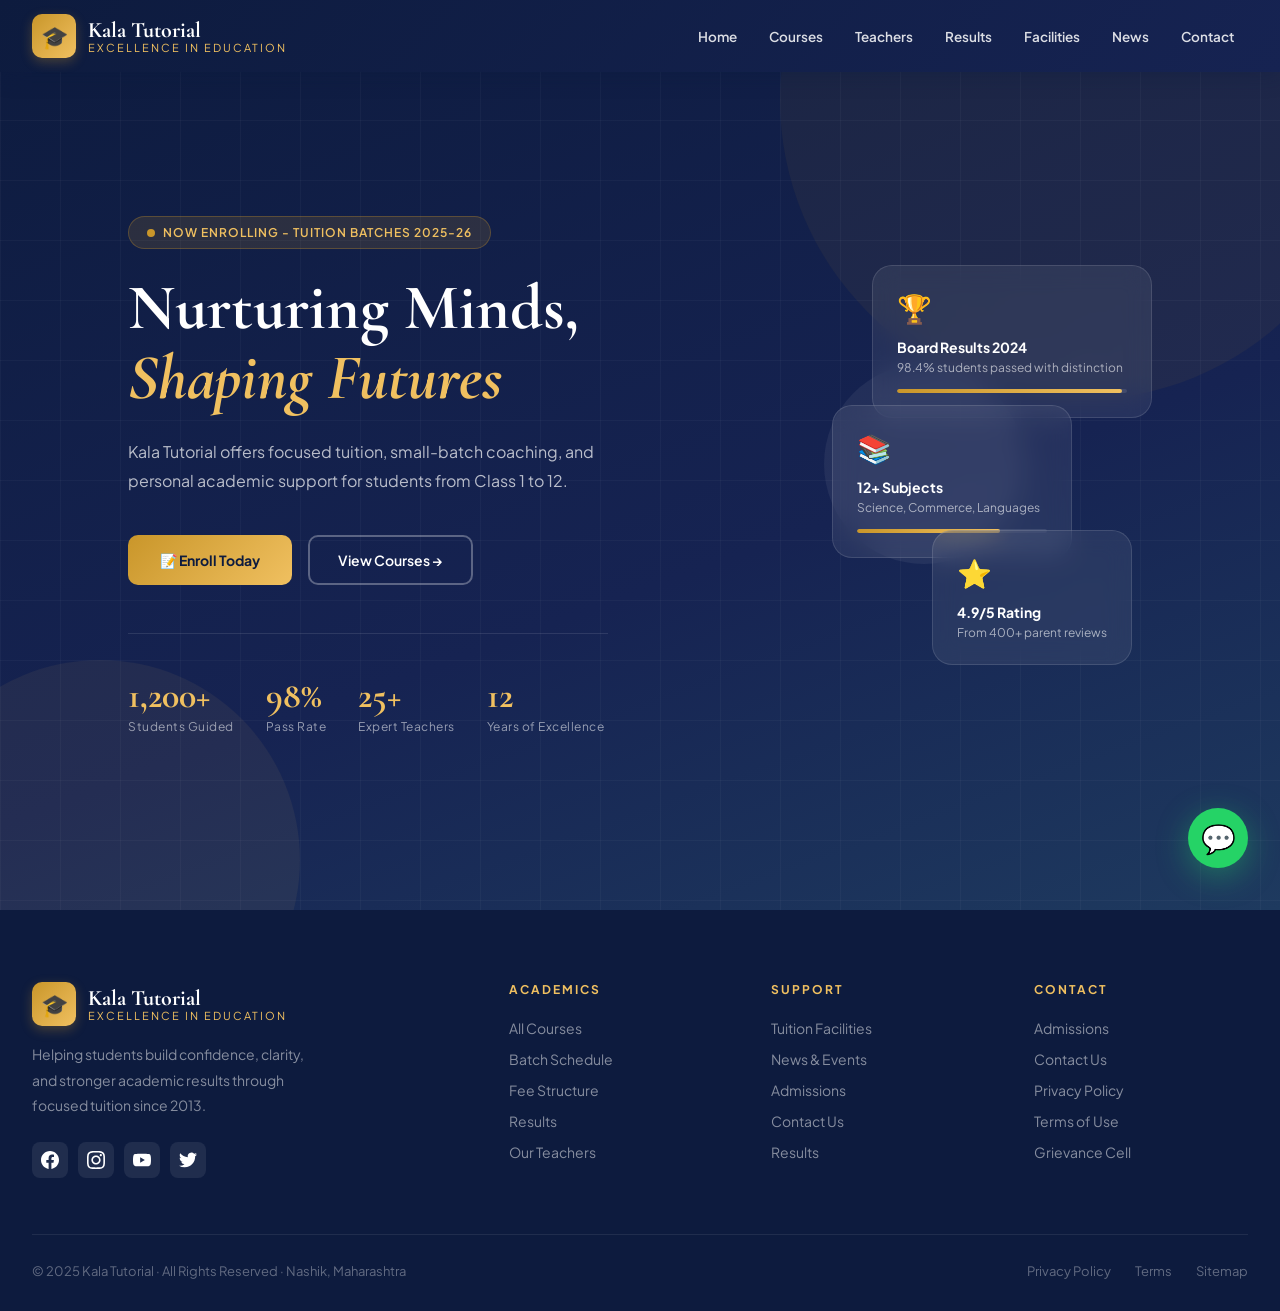
==== index.html @ 223f5831 "Initialize project for Vercel deployment" ====
<!DOCTYPE html>
<html lang="en">
<head>
<meta charset="UTF-8">
<meta name="viewport" content="width=device-width, initial-scale=1.0">
<title>Kala Tutorial | Excellence in Education</title>
<link href="https://fonts.googleapis.com/css2?family=Cormorant+Garamond:ital,wght@0,400;0,600;0,700;1,400&family=Plus+Jakarta+Sans:wght@300;400;500;600;700&display=swap" rel="stylesheet">
<link rel="stylesheet" href="styles.css">
</head>
<body>

<!-- NAV -->
<nav id="navbar">
  <div class="nav-inner">
    <a href="index.html" class="nav-logo">
      <div class="nav-logo-icon">&#127891;</div>
      <div class="nav-logo-text">Kala Tutorial<span>Excellence in Education</span></div>
    </a>
    <div class="nav-links">
      <a href="index.html">Home</a>
      <a href="courses.html">Courses</a>
      <a href="teachers.html">Teachers</a>
      <a href="results.html">Results</a>
      <a href="facilities.html">Facilities</a>
      <a href="news.html">News</a>
      <a href="contact.html">Contact</a>
      <!-- <a href="admission.html" class="nav-cta">Enroll Now</a> -->
    </div>
    <div class="hamburger" onclick="toggleMenu()">
      <span></span><span></span><span></span>
    </div>
  </div>
</nav>
<div class="mobile-menu" id="mobileMenu">
  <a href="courses.html" onclick="toggleMenu()">Courses</a>
  <a href="teachers.html" onclick="toggleMenu()">Teachers</a>
  <a href="results.html" onclick="toggleMenu()">Results</a>
  <a href="facilities.html" onclick="toggleMenu()">Facilities</a>
  <a href="facilities.html#schedule" onclick="toggleMenu()">Schedule</a>
  <a href="facilities.html#fees" onclick="toggleMenu()">Fees</a>
  <!-- Future school-only mobile links kept commented for later rollout.
  <a href="facilities.html#transport" onclick="toggleMenu()">Transport</a>
  <a href="index.html#portal" onclick="toggleMenu()">Student Portal</a>
  -->
  <a href="news.html" onclick="toggleMenu()">News</a>
  <a href="contact.html" onclick="toggleMenu()">Contact</a>
  <a href="admission.html" onclick="toggleMenu()">Enroll Now</a>
</div>

<!-- HERO -->
<section id="hero">
  <div class="hero-bg-circles">
    <div class="hero-circle"></div>
    <div class="hero-circle"></div>
    <div class="hero-circle"></div>
  </div>
  <div class="hero-grid"></div>
  <div class="hero-inner">
    <div class="hero-content">
      <div class="hero-badge"><div class="hero-badge-dot"></div><span>Now Enrolling - Tuition Batches 2025-26</span></div>
      <h1 class="hero-title">Nurturing Minds,<br><em>Shaping Futures</em></h1>
      <!-- Future school-expansion copy kept commented for later rollout.
      <p class="hero-subtitle">From a trusted tuition centre to a full-fledged school - Kala Tutorial offers expert coaching, dedicated faculty, and a holistic environment for students from Class 1 to 12.</p>
      -->
      <p class="hero-subtitle">Kala Tutorial offers focused tuition, small-batch coaching, and personal academic support for students from Class 1 to 12.</p>
      <div class="hero-actions">
        <a href="admission.html" class="btn-primary">&#128221; Enroll Today</a>
        <a href="courses.html" class="btn-outline">View Courses &rarr;</a>
      </div>
      <div class="hero-stats">
        <div class="hero-stat"><div class="num">1,200+</div><div class="lbl">Students Guided</div></div>
        <div class="hero-stat"><div class="num">98%</div><div class="lbl">Pass Rate</div></div>
        <div class="hero-stat"><div class="num">25+</div><div class="lbl">Expert Teachers</div></div>
        <div class="hero-stat"><div class="num">12</div><div class="lbl">Years of Excellence</div></div>
      </div>
    </div>
    <div class="hero-visual">
      <div class="hero-card-stack">
        <div class="hero-card">
          <div class="hc-icon">&#127942;</div>
          <div class="hc-title">Board Results 2024</div>
          <div class="hc-sub">98.4% students passed with distinction</div>
          <div class="hc-bar"><div class="hc-fill" style="width:98%"></div></div>
        </div>
        <div class="hero-card">
          <div class="hc-icon">&#128218;</div>
          <div class="hc-title">12+ Subjects</div>
          <div class="hc-sub">Science, Commerce, Languages</div>
          <div class="hc-bar"><div class="hc-fill" style="width:75%"></div></div>
        </div>
        <div class="hero-card">
          <div class="hc-icon">&#11088;</div>
          <div class="hc-title">4.9/5 Rating</div>
          <div class="hc-sub">From 400+ parent reviews</div>
        </div>
      </div>
    </div>
  </div>
</section>

<!-- Future school-only portal section kept commented for later rollout.
<section id="portal">
  <div class="section-inner">
    <div class="section-header center reveal">
      <div class="section-eyebrow" style="color:var(--gold-light)">Digital Access</div>
      <h2 class="section-title" style="color:white">Student & Parent Portals</h2>
      <p class="section-sub" style="color:rgba(255,255,255,0.6);margin:0 auto">Secure, 24/7 access to everything you need - right from your phone.</p>
    </div>
    <div class="portal-grid reveal">
      <div class="portal-card">
        <div class="portal-icon">&#127890;</div>
        <div class="portal-title">Student Portal</div>
        <p class="portal-desc">Your complete academic dashboard - anytime, anywhere.</p>
      </div>
      <div class="portal-card">
        <div class="portal-icon">&#128104;&#8205;&#128105;&#8205;&#128103;</div>
        <div class="portal-title">Parent Portal</div>
        <p class="portal-desc">Stay connected with your child's academic journey daily.</p>
      </div>
    </div>
  </div>
</section>
-->

<!-- FOOTER -->
<footer>
  <div class="footer-inner">
    <div class="footer-top">
      <div class="footer-brand">
        <a href="index.html" class="nav-logo" style="margin-bottom:16px">
          <div class="nav-logo-icon">&#127891;</div>
          <div class="nav-logo-text">Kala Tutorial<span>Excellence in Education</span></div>
        </a>
        <p class="footer-desc">Helping students build confidence, clarity, and stronger academic results through focused tuition since 2013.</p>
        <div class="footer-social">
          <a href="https://facebook.com" target="_blank" class="social-btn" title="Facebook">
            <svg width="18" height="18" fill="currentColor" viewBox="0 0 24 24"><path d="M24 12.073c0-6.627-5.373-12-12-12s-12 5.373-12 12c0 5.99 4.388 10.954 10.125 11.854v-8.385H7.078v-3.47h3.047V9.43c0-3.007 1.792-4.669 4.533-4.669 1.312 0 2.686.235 2.686.235v2.953H15.83c-1.491 0-1.956.925-1.956 1.874v2.25h3.328l-.532 3.47h-2.796v8.385C19.612 23.027 24 18.062 24 12.073z"/></svg>
          </a>
          <a href="https://instagram.com" target="_blank" class="social-btn" title="Instagram">
            <svg width="18" height="18" fill="currentColor" viewBox="0 0 24 24"><path d="M12 2.163c3.204 0 3.584.012 4.85.07 3.252.148 4.771 1.691 4.919 4.919.058 1.265.069 1.645.069 4.849 0 3.205-.012 3.584-.069 4.849-.149 3.225-1.664 4.771-4.919 4.919-1.266.058-1.644.07-4.85.07-3.204 0-3.584-.012-4.849-.07-3.26-.149-4.771-1.699-4.919-4.92-.058-1.265-.07-1.644-.07-4.849 0-3.204.013-3.583.07-4.849.149-3.227 1.664-4.771 4.919-4.919 1.266-.057 1.645-.069 4.849-.069zm0-2.163c-3.259 0-3.667.014-4.947.072-4.358.2-6.78 2.618-6.98 6.98-.059 1.281-.073 1.689-.073 4.948 0 3.259.014 3.668.072 4.948.2 4.358 2.618 6.78 6.98 6.98 1.281.058 1.689.072 4.948.072 3.259 0 3.668-.014 4.948-.072 4.354-.2 6.782-2.618 6.979-6.98.059-1.28.073-1.689.073-4.948 0-3.259-.014-3.667-.072-4.947-.196-4.354-2.617-6.78-6.979-6.98-1.281-.059-1.69-.073-4.949-.073zm0 5.838c-3.403 0-6.162 2.759-6.162 6.162s2.759 6.163 6.162 6.163 6.162-2.759 6.162-6.163c0-3.403-2.759-6.162-6.162-6.162zm0 10.162c-2.209 0-4-1.79-4-4 0-2.209 1.791-4 4-4s4 1.791 4 4c0 2.21-1.791 4-4 4zm6.406-11.845c-.796 0-1.441.645-1.441 1.44s.645 1.44 1.441 1.44c.795 0 1.439-.645 1.439-1.44s-.644-1.44-1.439-1.44z"/></svg>
          </a>
          <a href="https://youtube.com" target="_blank" class="social-btn" title="YouTube">
            <svg width="18" height="18" fill="currentColor" viewBox="0 0 24 24"><path d="M23.498 6.186a3.016 3.016 0 0 0-2.122-2.136C19.505 3.545 12 3.545 12 3.545s-7.505 0-9.377.505A3.017 3.017 0 0 0 .502 6.186C0 8.07 0 12 0 12s0 3.93.502 5.814a3.016 3.016 0 0 0 2.122 2.136c1.871.505 9.376.505 9.376.505s7.505 0 9.377-.505a3.015 3.015 0 0 0 2.122-2.136C24 15.93 24 12 24 12s0-3.93-.502-5.814zM9.545 15.568V8.432L15.818 12l-6.273 3.568z"/></svg>
          </a>
          <a href="https://twitter.com" target="_blank" class="social-btn" title="Twitter">
            <svg width="18" height="18" fill="currentColor" viewBox="0 0 24 24"><path d="M23.953 4.57a10 10 0 01-2.825.775 4.958 4.958 0 002.163-2.723c-.951.555-2.005.959-3.127 1.184a4.92 4.92 0 00-8.384 4.482C7.69 8.095 4.067 6.13 1.64 3.162a4.822 4.822 0 00-.666 2.475c0 1.71.87 3.213 2.188 4.096a4.904 4.904 0 01-2.228-.616v.06a4.923 4.923 0 003.946 4.827 4.996 4.996 0 01-2.212.085 4.936 4.936 0 004.604 3.417 9.867 9.867 0 01-6.102 2.105c-.39 0-.779-.023-1.17-.067a13.995 13.995 0 007.557 2.209c9.053 0 13.998-7.496 13.998-13.985 0-.21 0-.42-.015-.63A9.935 9.935 0 0024 4.59z"/></svg>
          </a>
        </div>
      </div>
      <div class="footer-col">
        <h4>Academics</h4>
        <ul>
          <li><a href="courses.html">All Courses</a></li>
          <li><a href="facilities.html#schedule">Batch Schedule</a></li>
          <li><a href="facilities.html#fees">Fee Structure</a></li>
          <li><a href="results.html">Results</a></li>
          <li><a href="teachers.html">Our Teachers</a></li>
        </ul>
      </div>
      <!-- Future school-only footer column kept commented for later rollout.
      <div class="footer-col">
        <h4>School</h4>
        <ul>
          <li><a href="facilities.html">Facilities</a></li>
          <li><a href="facilities.html#transport">Transport</a></li>
          <li><a href="index.html#portal">Student Portal</a></li>
          <li><a href="news.html">News & Events</a></li>
          <li><a href="facilities.html#disclosure">Disclosure</a></li>
        </ul>
      </div>
      -->
      <div class="footer-col">
        <h4>Support</h4>
        <ul>
          <li><a href="facilities.html">Tuition Facilities</a></li>
          <li><a href="news.html">News & Events</a></li>
          <li><a href="admission.html">Admissions</a></li>
          <li><a href="contact.html">Contact Us</a></li>
          <li><a href="results.html">Results</a></li>
        </ul>
      </div>
      <div class="footer-col">
        <h4>Contact</h4>
        <ul>
          <li><a href="admission.html">Admissions</a></li>
          <li><a href="contact.html">Contact Us</a></li>
          <li><a href="#">Privacy Policy</a></li>
          <li><a href="#">Terms of Use</a></li>
          <li><a href="#">Grievance Cell</a></li>
        </ul>
      </div>
    </div>
    <div class="footer-bottom">
      <p>&copy; 2025 Kala Tutorial &middot; All Rights Reserved &middot; Nashik, Maharashtra</p>
      <div class="footer-bottom-links">
        <a href="#">Privacy Policy</a>
        <a href="#">Terms</a>
        <a href="#">Sitemap</a>
      </div>
    </div>
  </div>
</footer>

<!-- WHATSAPP BUTTON -->
<a href="https://wa.me/9177646445" class="whatsapp-btn" target="_blank">
  <div class="wa-tooltip">Chat with us!</div>
  &#128172;
</a>

<!-- Future school-only portal modal kept commented for later rollout.
<div class="modal-overlay" id="portalModal">
  <div class="modal">
    <button class="modal-close" onclick="closeModal()">&#10005;</button>
    <div class="modal-icon" id="modalIcon">&#127890;</div>
    <div class="modal-title" id="modalTitle">Student Login</div>
    <p class="modal-sub" id="modalSub">Access your academic dashboard</p>
  </div>
</div>
-->

<script src="script.js"></script>
</body>
</html>
---- styles.css ----
:root {
  --navy: #0d1b3e;
  --navy-light: #162352;
  --gold: #c9962a;
  --gold-light: #f0c060;
  --cream: #fdf9f3;
  --white: #ffffff;
  --gray: #6b7280;
  --gray-light: #f3f0eb;
  --green: #1a7a4a;
  --red: #c0392b;
  --text: #1a1a2e;
  --border: #e2dbd0;
  --shadow: 0 8px 40px rgba(13,27,62,0.10);
  --shadow-gold: 0 8px 32px rgba(201,150,42,0.18);
}

*,*::before,*::after{box-sizing:border-box;margin:0;padding:0}
html{scroll-behavior:smooth}
body{font-family:'Plus Jakarta Sans',sans-serif;background:var(--cream);color:var(--text);overflow-x:hidden}

/* ===== SCROLLBAR ===== */
::-webkit-scrollbar{width:6px}
::-webkit-scrollbar-track{background:var(--cream)}
::-webkit-scrollbar-thumb{background:var(--gold);border-radius:3px}

/* ===== NAV ===== */
#navbar{position:fixed;top:0;left:0;right:0;z-index:1000;transition:all 0.3s ease;background:linear-gradient(135deg,var(--navy) 0%,var(--navy-light) 100%);box-shadow:0 4px 20px rgba(13,27,62,0.3)}
#navbar.scrolled{background:rgba(13,27,62,0.98);backdrop-filter:blur(16px);box-shadow:0 4px 30px rgba(0,0,0,0.25)}
.nav-inner{max-width:1280px;margin:0 auto;padding:0 32px;display:flex;align-items:center;justify-content:space-between;height:72px}
.nav-logo{display:flex;align-items:center;gap:12px;text-decoration:none;transition:transform 0.2s}
.nav-logo:hover{transform:scale(1.02)}
.nav-logo-icon{width:44px;height:44px;background:linear-gradient(135deg,var(--gold),var(--gold-light));border-radius:10px;display:flex;align-items:center;justify-content:center;font-size:22px;flex-shrink:0;box-shadow:0 4px 12px rgba(201,150,42,0.3)}
.nav-logo-text{font-family:'Cormorant Garamond',serif;font-size:22px;font-weight:700;color:white;line-height:1.1}
.nav-logo-text span{display:block;font-size:11px;font-family:'Plus Jakarta Sans',sans-serif;font-weight:400;color:var(--gold-light);letter-spacing:2px;text-transform:uppercase}
.nav-links{display:flex;align-items:center;gap:4px}
.nav-links a{color:rgba(255,255,255,0.85);text-decoration:none;font-size:13.5px;font-weight:600;padding:8px 14px;border-radius:8px;transition:all 0.2s;position:relative}
.nav-links a:hover{color:white;background:rgba(255,255,255,0.15)}
.nav-links a.active{color:var(--gold-light);background:rgba(201,150,42,0.15)}
.nav-cta{background:linear-gradient(135deg,var(--gold),var(--gold-light));color:var(--navy)!important;padding:10px 22px!important;border-radius:8px!important;font-weight:700!important;font-size:13px!important;box-shadow:0 4px 12px rgba(201,150,42,0.3)!important}
.nav-cta:hover{transform:translateY(-2px);box-shadow:0 6px 20px rgba(201,150,42,0.4)!important;background:linear-gradient(135deg,var(--gold-light),var(--gold))!important}
.hamburger{display:none;flex-direction:column;gap:5px;cursor:pointer;padding:8px}
.hamburger span{display:block;width:24px;height:2px;background:white;border-radius:2px;transition:all 0.3s}
.mobile-menu{display:none;position:fixed;top:72px;left:0;right:0;background:linear-gradient(180deg,var(--navy) 0%,var(--navy-light) 100%);padding:20px 32px;flex-direction:column;gap:4px;z-index:999;box-shadow:0 8px 24px rgba(0,0,0,0.3)}
.mobile-menu a{color:rgba(255,255,255,0.85);text-decoration:none;font-size:14px;font-weight:600;padding:12px 0;border-bottom:1px solid rgba(255,255,255,0.1);transition:color 0.2s}
.mobile-menu a:hover{color:var(--gold-light)}
.mobile-menu.open{display:flex}

/* ===== HERO ===== */
#hero{min-height:100vh;background:linear-gradient(160deg,var(--navy) 0%,var(--navy-light) 60%,#1e3a5f 100%);position:relative;display:flex;align-items:center;overflow:hidden}
.hero-bg-circles{position:absolute;inset:0;overflow:hidden;pointer-events:none}
.hero-circle{position:absolute;border-radius:50%;opacity:0.06}
.hero-circle:nth-child(1){width:600px;height:600px;background:var(--gold);top:-200px;right:-100px}
.hero-circle:nth-child(2){width:400px;height:400px;background:var(--gold-light);bottom:-150px;left:-100px}
.hero-circle:nth-child(3){width:200px;height:200px;background:white;top:40%;right:20%}
.hero-grid{position:absolute;inset:0;background-image:linear-gradient(rgba(255,255,255,0.03) 1px,transparent 1px),linear-gradient(90deg,rgba(255,255,255,0.03) 1px,transparent 1px);background-size:60px 60px}
.hero-inner{max-width:1280px;margin:0 auto;padding:120px 32px 80px;display:grid;grid-template-columns:1fr 1fr;gap:64px;align-items:center;position:relative;z-index:2}
.hero-badge{display:inline-flex;align-items:center;gap:8px;background:rgba(201,150,42,0.15);border:1px solid rgba(201,150,42,0.3);border-radius:30px;padding:8px 18px;margin-bottom:24px}
.hero-badge-dot{width:8px;height:8px;border-radius:50%;background:var(--gold);animation:pulse 2s infinite}
.hero-badge span{font-size:12px;color:var(--gold-light);font-weight:600;letter-spacing:1px;text-transform:uppercase}
@keyframes pulse{0%,100%{opacity:1;transform:scale(1)}50%{opacity:0.6;transform:scale(1.2)}}
.hero-title{font-family:'Cormorant Garamond',serif;font-size:clamp(42px,5vw,72px);font-weight:700;color:white;line-height:1.1;margin-bottom:24px}
.hero-title em{color:var(--gold-light);font-style:italic}
.hero-subtitle{font-size:16px;color:rgba(255,255,255,0.7);line-height:1.8;margin-bottom:40px;max-width:480px}
.hero-actions{display:flex;gap:16px;flex-wrap:wrap}
.btn-primary{background:linear-gradient(135deg,var(--gold),var(--gold-light));color:var(--navy);font-weight:700;font-size:14px;padding:16px 32px;border-radius:10px;text-decoration:none;transition:all 0.25s;border:none;cursor:pointer;display:inline-flex;align-items:center;gap:8px}
.btn-primary:hover{transform:translateY(-2px);box-shadow:var(--shadow-gold)}
.btn-outline{background:transparent;border:2px solid rgba(255,255,255,0.3);color:white;font-weight:600;font-size:14px;padding:14px 28px;border-radius:10px;text-decoration:none;transition:all 0.25s;cursor:pointer;display:inline-flex;align-items:center;gap:8px}
.btn-outline:hover{border-color:white;background:rgba(255,255,255,0.08)}
.hero-stats{display:flex;gap:32px;margin-top:48px;padding-top:40px;border-top:1px solid rgba(255,255,255,0.1)}
.hero-stat .num{font-family:'Cormorant Garamond',serif;font-size:36px;font-weight:700;color:var(--gold-light)}
.hero-stat .lbl{font-size:12px;color:rgba(255,255,255,0.55);margin-top:2px;letter-spacing:0.5px}
.hero-visual{position:relative}
.hero-card-stack{position:relative;height:420px}
.hero-card{position:absolute;background:rgba(255,255,255,0.07);backdrop-filter:blur(12px);border:1px solid rgba(255,255,255,0.12);border-radius:20px;padding:24px;color:white}
.hero-card:nth-child(1){width:280px;top:0;right:0;animation:float1 4s ease-in-out infinite}
.hero-card:nth-child(2){width:240px;top:140px;right:80px;animation:float2 5s ease-in-out infinite}
.hero-card:nth-child(3){width:200px;bottom:20px;right:20px;animation:float3 3.5s ease-in-out infinite}
@keyframes float1{0%,100%{transform:translateY(0)}50%{transform:translateY(-12px)}}
@keyframes float2{0%,100%{transform:translateY(0)}50%{transform:translateY(10px)}}
@keyframes float3{0%,100%{transform:translateY(0)}50%{transform:translateY(-8px)}}
.hc-icon{font-size:28px;margin-bottom:12px}
.hc-title{font-size:14px;font-weight:700;margin-bottom:4px}
.hc-sub{font-size:12px;color:rgba(255,255,255,0.6)}
.hc-bar{height:4px;background:rgba(255,255,255,0.1);border-radius:2px;margin-top:14px;overflow:hidden}
.hc-fill{height:100%;border-radius:2px;background:linear-gradient(90deg,var(--gold),var(--gold-light))}

/* ===== SECTION SHARED ===== */
section{padding:96px 32px}
.section-inner{max-width:1280px;margin:0 auto}
.section-eyebrow{font-size:11px;font-weight:700;letter-spacing:3px;text-transform:uppercase;color:var(--gold);margin-bottom:12px}
.section-title{font-family:'Cormorant Garamond',serif;font-size:clamp(32px,4vw,52px);font-weight:700;color:var(--navy);line-height:1.15;margin-bottom:16px}
.section-sub{font-size:16px;color:var(--gray);line-height:1.8;max-width:600px}
.section-header{margin-bottom:56px}
.section-header.center{text-align:center}
.section-header.center .section-sub{margin:0 auto}

/* ===== COURSES ===== */
#courses{background:white}
.courses-grid{display:grid;grid-template-columns:repeat(auto-fill,minmax(300px,1fr));gap:24px}
.course-card{border:1.5px solid var(--border);border-radius:20px;overflow:hidden;transition:all 0.3s;cursor:pointer}
.course-card:hover{transform:translateY(-6px);box-shadow:var(--shadow);border-color:var(--gold)}
.cc-header{padding:28px 28px 20px;background:linear-gradient(135deg,var(--navy),var(--navy-light))}
.cc-icon{font-size:36px;margin-bottom:14px;display:block}
.cc-subject{font-family:'Cormorant Garamond',serif;font-size:22px;font-weight:700;color:white;margin-bottom:4px}
.cc-grade{font-size:12px;color:rgba(255,255,255,0.6);letter-spacing:1px;text-transform:uppercase}
.cc-body{padding:22px 28px}
.cc-row{display:flex;justify-content:space-between;align-items:center;font-size:13px;padding:8px 0;border-bottom:1px solid var(--gray-light)}
.cc-row:last-of-type{border-bottom:none}
.cc-label{color:var(--gray)}
.cc-value{font-weight:600;color:var(--navy)}
.cc-fee{font-family:'Cormorant Garamond',serif;font-size:22px;font-weight:700;color:var(--gold);margin-top:16px}
.cc-enroll{display:block;text-align:center;background:var(--navy);color:white;padding:12px;border-radius:10px;margin-top:16px;text-decoration:none;font-size:13px;font-weight:600;transition:background 0.2s}
.course-card:hover .cc-enroll{background:var(--gold);color:var(--navy)}

/* ===== TEACHERS ===== */
#founder{background:linear-gradient(135deg,var(--navy) 0%,#1d3b68 52%,#234a7c 100%);color:white;padding-top:120px;position:relative;overflow:hidden}
#founder::before{content:'';position:absolute;inset:0;background-image:radial-gradient(rgba(247,231,186,0.12) 1px,transparent 1px);background-size:28px 28px;opacity:0.35}
.founder-layout{position:relative;z-index:1;display:grid;grid-template-columns:minmax(280px,360px) minmax(0,1fr);gap:56px;align-items:center}
.founder-visual{display:flex;flex-direction:column;align-items:center}
.founder-photo-card{width:min(100%,340px);padding:14px;border-radius:36px;background:linear-gradient(160deg,rgba(255,255,255,0.18),rgba(255,255,255,0.05));box-shadow:0 24px 70px rgba(0,0,0,0.28);backdrop-filter:blur(6px)}
.founder-photo-image{display:block;width:100%;height:auto;border-radius:28px;background:#123}
.founder-badge{margin-top:18px;padding:10px 18px;border-radius:999px;background:rgba(247,231,186,0.14);border:1px solid rgba(247,231,186,0.28);color:var(--gold-light);font-size:12px;font-weight:700;letter-spacing:1.2px;text-transform:uppercase}
.founder-copy{max-width:760px}
.founder-eyebrow{color:var(--gold-light)}
.founder-title{color:white;margin:12px 0 16px}
.founder-lead{font-size:18px;line-height:1.8;color:rgba(255,255,255,0.9);margin-bottom:16px}
.founder-text{font-size:15px;line-height:1.9;color:rgba(255,255,255,0.72);margin-bottom:28px}
.founder-meta-grid{display:grid;grid-template-columns:repeat(2,minmax(0,1fr));gap:16px}
.founder-meta-card{padding:18px 20px;border-radius:18px;background:white;color:var(--navy);box-shadow:0 16px 30px rgba(0,0,0,0.14)}
.founder-meta-label{font-size:12px;font-weight:700;letter-spacing:1px;text-transform:uppercase;color:var(--gray);margin-bottom:8px}
.founder-meta-value{font-size:15px;font-weight:600;line-height:1.6}
#teachers{background:var(--gray-light)}
.teachers-grid{display:grid;grid-template-columns:repeat(auto-fill,minmax(240px,1fr));gap:24px}
.teacher-card{background:white;border-radius:20px;overflow:hidden;text-align:center;transition:all 0.3s;border:1.5px solid var(--border)}
.teacher-card:hover{transform:translateY(-4px);box-shadow:var(--shadow)}
.tc-avatar{height:140px;display:flex;align-items:center;justify-content:center;font-size:60px;background:linear-gradient(135deg,var(--gray-light),var(--border))}
.tc-body{padding:20px 18px}
.tc-name{font-family:'Cormorant Garamond',serif;font-size:20px;font-weight:700;color:var(--navy);margin-bottom:4px}
.tc-subject{font-size:12px;color:var(--gold);font-weight:700;letter-spacing:1px;text-transform:uppercase;margin-bottom:8px}
.tc-exp{font-size:13px;color:var(--gray);margin-bottom:10px}
.tc-qual{font-size:12px;background:var(--gray-light);color:var(--navy);padding:4px 12px;border-radius:20px;display:inline-block;font-weight:500}

/* ===== RESULTS ===== */
#results{background:linear-gradient(160deg,var(--navy) 0%,#1a2d5e 100%);position:relative;overflow:hidden}
#results::before{content:'';position:absolute;inset:0;background-image:radial-gradient(rgba(201,150,42,0.08) 1px,transparent 1px);background-size:40px 40px}
.results-inner{position:relative;z-index:2}
.results-grid{display:grid;grid-template-columns:1fr 1fr;gap:40px;align-items:center}
.results-content .section-title{color:white}
.results-content .section-sub{color:rgba(255,255,255,0.65)}
.toppers-list{margin-top:36px;display:flex;flex-direction:column;gap:16px}
.topper-item{display:flex;align-items:center;gap:16px;background:rgba(255,255,255,0.06);border:1px solid rgba(255,255,255,0.1);border-radius:14px;padding:16px 20px}
.topper-rank{width:36px;height:36px;border-radius:50%;display:flex;align-items:center;justify-content:center;font-size:16px;font-weight:800;font-family:'Cormorant Garamond',serif;flex-shrink:0}
.rank-gold{background:var(--gold);color:var(--navy)}
.rank-silver{background:#b0b0b0;color:white}
.rank-bronze{background:#cd7f32;color:white}
.topper-info{flex:1}
.topper-name{font-weight:700;color:white;font-size:15px}
.topper-subject{font-size:12px;color:rgba(255,255,255,0.55)}
.topper-score{font-family:'Cormorant Garamond',serif;font-size:22px;font-weight:700;color:var(--gold-light)}
.results-stats{display:grid;grid-template-columns:1fr 1fr;gap:20px}
.result-stat{background:rgba(255,255,255,0.06);border:1px solid rgba(255,255,255,0.1);border-radius:16px;padding:28px;text-align:center}
.result-stat .big{font-family:'Cormorant Garamond',serif;font-size:48px;font-weight:700;color:var(--gold-light);line-height:1}
.result-stat .lbl{font-size:13px;color:rgba(255,255,255,0.55);margin-top:8px}

/* ===== TESTIMONIALS ===== */
#testimonials{background:white}
.testimonials-grid{display:grid;grid-template-columns:repeat(auto-fill,minmax(320px,1fr));gap:24px}
.testi-card{background:var(--cream);border:1.5px solid var(--border);border-radius:20px;padding:30px;position:relative;transition:all 0.3s}
.testi-card:hover{transform:translateY(-4px);box-shadow:var(--shadow);border-color:var(--gold)}
.testi-quote{font-size:48px;color:var(--gold);line-height:1;font-family:'Cormorant Garamond',serif;margin-bottom:12px}
.testi-text{font-size:14px;color:var(--gray);line-height:1.8;margin-bottom:20px}
.testi-author{display:flex;align-items:center;gap:12px}
.testi-avatar{width:44px;height:44px;border-radius:50%;background:linear-gradient(135deg,var(--navy),var(--navy-light));display:flex;align-items:center;justify-content:center;font-size:18px;flex-shrink:0}
.testi-name{font-weight:700;font-size:14px;color:var(--navy)}
.testi-role{font-size:12px;color:var(--gray)}
.testi-stars{color:var(--gold);font-size:13px;margin-bottom:14px}

/* ===== GALLERY ===== */
#gallery{background:linear-gradient(180deg,#f7f2ea 0%,white 100%);position:relative;overflow:hidden}
#gallery::before{content:'';position:absolute;inset:0;background:radial-gradient(circle at top right,rgba(201,150,42,0.12),transparent 28%),radial-gradient(circle at bottom left,rgba(13,27,62,0.08),transparent 26%)}
#gallery .section-inner{position:relative;z-index:1}
.gallery-grid{display:grid;grid-template-columns:repeat(12,minmax(0,1fr));grid-auto-rows:76px;gap:22px}
.gallery-item{grid-column:span 4;grid-row:span 4;background:white;border:1.5px solid var(--border);border-radius:28px;overflow:hidden;display:grid;grid-template-rows:minmax(0,1fr) auto;min-height:0;box-shadow:0 18px 50px rgba(13,27,62,0.08);transition:transform 0.3s,border-color 0.3s,box-shadow 0.3s}
.gallery-item:hover{transform:translateY(-6px);border-color:rgba(201,150,42,0.5);box-shadow:0 24px 60px rgba(13,27,62,0.14)}
.gallery-item.large{grid-column:span 6;grid-row:span 5}
.gallery-item.medium{grid-column:span 6;grid-row:span 4}
.gallery-visual{position:relative;min-height:220px;padding:24px;display:flex;align-items:flex-end}
.gallery-visual::before{content:'';position:absolute;inset:16px;border-radius:22px;border:1px solid rgba(255,255,255,0.18);background:linear-gradient(180deg,rgba(255,255,255,0.08),rgba(255,255,255,0))}
.gallery-visual::after{content:'';position:absolute;width:180px;height:180px;border-radius:50%;right:-36px;top:-42px;background:rgba(255,255,255,0.12);filter:blur(2px)}
.gallery-badge{position:absolute;top:24px;left:24px;padding:8px 14px;border-radius:999px;background:rgba(255,255,255,0.14);border:1px solid rgba(255,255,255,0.2);color:white;font-size:11px;font-weight:700;letter-spacing:1.2px;text-transform:uppercase;backdrop-filter:blur(10px)}
.gallery-icon-wrap{position:relative;z-index:1;width:88px;height:88px;border-radius:24px;background:rgba(255,255,255,0.16);border:1px solid rgba(255,255,255,0.18);display:flex;align-items:center;justify-content:center;font-size:40px;backdrop-filter:blur(8px);box-shadow:0 18px 32px rgba(0,0,0,0.18)}
.gallery-body{padding:22px 22px 24px;background:white}
.gallery-kicker{font-size:11px;font-weight:700;letter-spacing:1.8px;text-transform:uppercase;color:var(--gold);margin-bottom:10px}
.gallery-title{font-family:'Cormorant Garamond',serif;font-size:28px;font-weight:700;line-height:1.12;color:var(--navy);margin-bottom:12px}
.gallery-item:not(.large) .gallery-title{font-size:24px}
.gallery-copy{font-size:14px;line-height:1.75;color:var(--gray)}
.gallery-meta{display:flex;flex-wrap:wrap;gap:10px;margin-top:18px}
.gallery-meta span{display:inline-flex;align-items:center;padding:7px 12px;border-radius:999px;background:var(--gray-light);font-size:12px;font-weight:600;color:var(--navy)}
.theme-honors .gallery-visual{background:linear-gradient(145deg,#0f2047,#214b83)}
.theme-labs .gallery-visual{background:linear-gradient(145deg,#165242,#2d9e6b)}
.theme-library .gallery-visual{background:linear-gradient(145deg,#6d4314,#c9962a)}
.theme-quiz .gallery-visual{background:linear-gradient(145deg,#44206b,#8352c2)}
.theme-arts .gallery-visual{background:linear-gradient(145deg,#1c4970,#3aa1dd)}
.theme-sports .gallery-visual{background:linear-gradient(145deg,#741f1f,#d04b4b)}

/* ===== SCHEDULE ===== */
#schedule{background:white}
.schedule-table{width:100%;border-collapse:collapse;border-radius:16px;overflow:hidden;box-shadow:var(--shadow)}
.schedule-table th{background:var(--navy);color:white;padding:16px 20px;text-align:left;font-size:13px;font-weight:600;letter-spacing:0.5px}
.schedule-table td{padding:14px 20px;font-size:14px;border-bottom:1px solid var(--gray-light)}
.schedule-table tr:last-child td{border-bottom:none}
.schedule-table tr:hover td{background:var(--gray-light)}
.batch-tag{display:inline-block;font-size:11px;padding:3px 10px;border-radius:20px;font-weight:700}
.batch-morning{background:#dbeafe;color:#1e40af}
.batch-evening{background:#fef3c7;color:#92400e}
.batch-weekend{background:#d1fae5;color:#065f46}

/* ===== FEES ===== */
#fees{background:var(--gray-light)}
.fees-grid{display:grid;grid-template-columns:repeat(auto-fill,minmax(280px,1fr));gap:24px}
.fee-card{background:white;border:2px solid var(--border);border-radius:20px;padding:32px;transition:all 0.3s;position:relative;overflow:hidden}
.fee-card.popular{border-color:var(--gold)}
.fee-card.popular::before{content:'MOST POPULAR';position:absolute;top:16px;right:-28px;background:var(--gold);color:var(--navy);font-size:10px;font-weight:800;padding:6px 36px;transform:rotate(45deg);letter-spacing:1px}
.fee-plan{font-size:12px;font-weight:700;letter-spacing:2px;text-transform:uppercase;color:var(--gray);margin-bottom:12px}
.fee-amount{font-family:'Cormorant Garamond',serif;font-size:48px;font-weight:700;color:var(--navy);margin-bottom:4px}
.fee-amount span{font-size:20px;font-family:'Plus Jakarta Sans',sans-serif}
.fee-period{font-size:13px;color:var(--gray);margin-bottom:24px}
.fee-features{list-style:none;margin-bottom:28px}
.fee-features li{font-size:14px;padding:8px 0;border-bottom:1px solid var(--gray-light);display:flex;align-items:center;gap:10px;color:var(--text)}
.fee-features li::before{content:'✓';color:var(--green);font-weight:800;font-size:13px;flex-shrink:0}
.fee-card:hover{transform:translateY(-4px);box-shadow:var(--shadow)}

/* ===== FACILITIES ===== */
#facilities{background:white}
.facilities-grid{display:grid;grid-template-columns:repeat(auto-fill,minmax(200px,1fr));gap:20px}
.facility-item{text-align:center;padding:32px 20px;border:1.5px solid var(--border);border-radius:16px;transition:all 0.3s}
.facility-item:hover{border-color:var(--gold);transform:translateY(-4px);box-shadow:var(--shadow)}
.facility-icon{font-size:40px;margin-bottom:14px}
.facility-name{font-weight:700;font-size:14px;color:var(--navy);margin-bottom:6px}
.facility-desc{font-size:12px;color:var(--gray);line-height:1.6}

/* ===== ADMISSION ===== */
#admission{background:linear-gradient(160deg,#0d1b3e,#162352)}
.admission-inner{position:relative;z-index:2}
.admission-grid{display:grid;grid-template-columns:1fr 1fr;gap:64px;align-items:start}
.admission-info .section-title{color:white}
.admission-info .section-sub{color:rgba(255,255,255,0.65)}
.process-steps{margin-top:36px;display:flex;flex-direction:column;gap:0}
.step-item{display:flex;gap:20px;position:relative;padding-bottom:32px}
.step-item:last-child{padding-bottom:0}
.step-item::before{content:'';position:absolute;left:16px;top:36px;bottom:0;width:1px;background:rgba(201,150,42,0.3)}
.step-item:last-child::before{display:none}
.step-num{width:32px;height:32px;border-radius:50%;background:var(--gold);color:var(--navy);font-weight:800;font-size:14px;display:flex;align-items:center;justify-content:center;flex-shrink:0;margin-top:2px}
.step-title{font-weight:700;color:white;margin-bottom:4px;font-size:15px}
.step-desc{font-size:13px;color:rgba(255,255,255,0.55);line-height:1.6}
.admission-form{background:white;border-radius:24px;padding:36px}
.form-title{font-family:'Cormorant Garamond',serif;font-size:24px;font-weight:700;color:var(--navy);margin-bottom:28px}
.form-grid{display:grid;grid-template-columns:1fr 1fr;gap:16px}
.form-field{display:flex;flex-direction:column;gap:6px}
.form-field.full{grid-column:span 2}
.form-label{font-size:12px;font-weight:700;color:var(--navy);letter-spacing:0.5px;text-transform:uppercase}
.form-input,.form-select,.form-textarea{width:100%;padding:12px 16px;border:1.5px solid var(--border);border-radius:10px;font-family:'Plus Jakarta Sans',sans-serif;font-size:14px;color:var(--text);background:var(--cream);outline:none;transition:border-color 0.2s}
.form-input:focus,.form-select:focus,.form-textarea:focus{border-color:var(--gold)}
.form-textarea{resize:vertical;min-height:80px}
.form-submit{width:100%;margin-top:8px}

/* ===== TRANSPORT ===== */
#transport{background:var(--gray-light)}
.routes-grid{display:grid;grid-template-columns:repeat(auto-fill,minmax(280px,1fr));gap:20px}
.route-card{background:white;border:1.5px solid var(--border);border-radius:16px;padding:22px;transition:all 0.3s}
.route-card:hover{border-color:var(--gold);box-shadow:var(--shadow)}
.route-header{display:flex;align-items:center;gap:12px;margin-bottom:16px}
.route-icon{width:40px;height:40px;background:var(--navy);border-radius:10px;display:flex;align-items:center;justify-content:center;font-size:18px}
.route-name{font-weight:700;font-size:15px;color:var(--navy)}
.route-stops{font-size:12px;color:var(--gray)}
.stop-list{display:flex;flex-direction:column;gap:6px}
.stop-item{font-size:13px;color:var(--text);padding:6px 0;border-bottom:1px solid var(--gray-light);display:flex;align-items:center;gap:8px}
.stop-item:last-child{border-bottom:none}
.stop-dot{width:6px;height:6px;border-radius:50%;background:var(--gold);flex-shrink:0}
.route-fee{margin-top:14px;font-size:13px;font-weight:700;color:var(--green);background:#d1fae5;padding:6px 12px;border-radius:8px;display:inline-block}

/* ===== NEWS ===== */
#news{background:white}
.news-grid{display:grid;grid-template-columns:repeat(auto-fill,minmax(300px,1fr));gap:24px}
.news-card{border:1.5px solid var(--border);border-radius:20px;overflow:hidden;transition:all 0.3s}
.news-card:hover{transform:translateY(-4px);box-shadow:var(--shadow);border-color:var(--gold)}
.nc-thumb{height:160px;background:linear-gradient(135deg,var(--navy),#2a4a8e);display:flex;align-items:center;justify-content:center;font-size:52px}
.nc-body{padding:24px}
.nc-category{font-size:11px;font-weight:700;letter-spacing:2px;color:var(--gold);text-transform:uppercase;margin-bottom:8px}
.nc-title{font-family:'Cormorant Garamond',serif;font-size:20px;font-weight:700;color:var(--navy);margin-bottom:10px;line-height:1.3}
.nc-excerpt{font-size:13px;color:var(--gray);line-height:1.7;margin-bottom:16px}
.nc-meta{display:flex;justify-content:space-between;align-items:center;font-size:12px;color:var(--gray)}
.nc-read{color:var(--gold);font-weight:700;text-decoration:none;font-size:12px}

/* ===== DISCLOSURE ===== */
#disclosure{background:var(--gray-light)}
.disclosure-table{width:100%;border-collapse:collapse;background:white;border-radius:16px;overflow:hidden;box-shadow:var(--shadow)}
.disclosure-table th{background:var(--navy);color:white;padding:14px 20px;text-align:left;font-size:13px;font-weight:600}
.disclosure-table td{padding:12px 20px;font-size:13px;border-bottom:1px solid var(--gray-light);vertical-align:top}
.disclosure-table td:first-child{font-weight:600;color:var(--navy);width:35%}
.disclosure-table td:last-child{color:var(--gray)}
.disclosure-table tr:last-child td{border-bottom:none}

/* ===== PORTAL ===== */
#portal{background:linear-gradient(160deg,var(--navy),#1e3a5f);padding:80px 32px}
.portal-grid{display:grid;grid-template-columns:1fr 1fr;gap:40px}
.portal-card{background:rgba(255,255,255,0.07);border:1px solid rgba(255,255,255,0.12);border-radius:24px;padding:36px;text-align:center;transition:all 0.3s}
.portal-card:hover{background:rgba(255,255,255,0.12);transform:translateY(-4px)}
.portal-icon{font-size:52px;margin-bottom:20px}
.portal-title{font-family:'Cormorant Garamond',serif;font-size:26px;font-weight:700;color:white;margin-bottom:12px}
.portal-desc{font-size:14px;color:rgba(255,255,255,0.6);line-height:1.7;margin-bottom:24px}
.portal-features{list-style:none;text-align:left;margin-bottom:28px}
.portal-features li{font-size:13px;color:rgba(255,255,255,0.7);padding:7px 0;border-bottom:1px solid rgba(255,255,255,0.07);display:flex;align-items:center;gap:10px}
.portal-features li::before{content:'→';color:var(--gold)}

/* ===== CONTACT ===== */
#contact{background:white}
.contact-grid{display:grid;grid-template-columns:1fr 1fr;gap:64px;align-items:start}
.contact-info{display:flex;flex-direction:column;gap:24px}
.ci-item{display:flex;align-items:flex-start;gap:16px;padding:20px;background:var(--cream);border-radius:14px;border:1.5px solid var(--border)}
.ci-icon{font-size:24px;flex-shrink:0}
.ci-label{font-size:12px;font-weight:700;color:var(--gray);letter-spacing:1px;text-transform:uppercase;margin-bottom:4px}
.ci-value{font-size:14px;font-weight:600;color:var(--navy);line-height:1.5}
.map-placeholder{height:280px;background:linear-gradient(135deg,#e8f4fd,#dbeafe);border-radius:16px;display:flex;align-items:center;justify-content:center;font-size:48px;border:2px dashed var(--border);margin-top:20px;position:relative;overflow:hidden}
.map-placeholder::after{content:'📍 Kala Tutorial, Nashik';position:absolute;bottom:16px;background:white;padding:8px 16px;border-radius:8px;font-size:12px;font-weight:600;color:var(--navy);box-shadow:0 4px 16px rgba(0,0,0,0.1)}

/* ===== WHATSAPP FLOAT ===== */
.whatsapp-btn{position:fixed;bottom:32px;right:32px;width:60px;height:60px;background:#25d366;border-radius:50%;display:flex;align-items:center;justify-content:center;font-size:28px;box-shadow:0 8px 32px rgba(37,211,102,0.4);z-index:900;text-decoration:none;transition:all 0.3s;animation:wabounce 2s ease-in-out infinite}
.whatsapp-btn:hover{transform:scale(1.1)}
@keyframes wabounce{0%,100%{transform:translateY(0)}50%{transform:translateY(-6px)}}
.wa-tooltip{position:absolute;right:70px;background:var(--navy);color:white;font-size:12px;font-weight:600;padding:8px 14px;border-radius:8px;white-space:nowrap;opacity:0;transition:opacity 0.2s;pointer-events:none}
.whatsapp-btn:hover .wa-tooltip{opacity:1}

/* ===== FOOTER ===== */
footer{background:var(--navy);color:white;padding:72px 32px 32px}
.footer-inner{max-width:1280px;margin:0 auto}
.footer-top{display:grid;grid-template-columns:2fr 1fr 1fr 1fr;gap:48px;margin-bottom:56px}
.footer-brand .nav-logo{margin-bottom:20px;display:inline-flex}
.footer-desc{font-size:14px;color:rgba(255,255,255,0.5);line-height:1.8;max-width:280px;margin-bottom:24px}
.footer-social{display:flex;gap:10px}
.social-btn{width:36px;height:36px;border-radius:8px;background:rgba(255,255,255,0.08);display:flex;align-items:center;justify-content:center;font-size:18px;text-decoration:none;transition:background 0.2s;color:white}
.social-btn:hover{background:var(--gold)}
.footer-col h4{font-size:12px;font-weight:700;letter-spacing:2px;color:var(--gold-light);text-transform:uppercase;margin-bottom:20px}
.footer-col ul{list-style:none}
.footer-col li{margin-bottom:10px}
.footer-col a{font-size:14px;color:rgba(255,255,255,0.5);text-decoration:none;transition:color 0.2s}
.footer-col a:hover{color:white}
.footer-bottom{border-top:1px solid rgba(255,255,255,0.08);padding-top:28px;display:flex;justify-content:space-between;align-items:center;flex-wrap:wrap;gap:12px}
.footer-bottom p{font-size:13px;color:rgba(255,255,255,0.35)}
.footer-bottom-links{display:flex;gap:24px}
.footer-bottom-links a{font-size:13px;color:rgba(255,255,255,0.35);text-decoration:none}
.footer-bottom-links a:hover{color:rgba(255,255,255,0.7)}

/* ===== MODAL ===== */
.modal-overlay{display:none;position:fixed;inset:0;background:rgba(0,0,0,0.6);backdrop-filter:blur(4px);z-index:2000;align-items:center;justify-content:center;padding:20px}
.modal-overlay.open{display:flex}
.modal{background:white;border-radius:24px;padding:40px;max-width:480px;width:100%;position:relative;animation:modalIn 0.3s ease}
@keyframes modalIn{from{opacity:0;transform:scale(0.95) translateY(10px)}to{opacity:1;transform:scale(1) translateY(0)}}
.modal-close{position:absolute;top:16px;right:16px;background:var(--gray-light);border:none;width:32px;height:32px;border-radius:50%;cursor:pointer;font-size:16px;display:flex;align-items:center;justify-content:center}
.modal-icon{font-size:48px;margin-bottom:16px;text-align:center}
.modal-title{font-family:'Cormorant Garamond',serif;font-size:28px;font-weight:700;color:var(--navy);text-align:center;margin-bottom:8px}
.modal-sub{font-size:14px;color:var(--gray);text-align:center;margin-bottom:28px}
.modal .form-grid{grid-template-columns:1fr}

/* ===== UTILS ===== */
.tag-pill{display:inline-block;font-size:11px;padding:4px 12px;border-radius:20px;font-weight:700}
.pill-blue{background:#dbeafe;color:#1e40af}
.pill-green{background:#d1fae5;color:#065f46}
.pill-gold{background:#fef3c7;color:#92400e}

/* ===== SCROLL REVEAL ===== */
.reveal{opacity:0;transform:translateY(24px);transition:opacity 0.6s ease,transform 0.6s ease}
.reveal.visible{opacity:1;transform:translateY(0)}

/* ===== RESPONSIVE ===== */
@media(max-width:1024px){
  .hero-inner,.results-grid,.admission-grid,.contact-grid,.portal-grid,.footer-top{grid-template-columns:1fr}
  .founder-layout{grid-template-columns:1fr;gap:32px}
  .hero-visual{display:none}
  .gallery-grid{grid-template-columns:repeat(2,minmax(0,1fr));grid-auto-rows:auto}
  .gallery-item,.gallery-item.large,.gallery-item.medium{grid-column:span 1;grid-row:auto}
  .footer-top{grid-template-columns:1fr 1fr}
}
@media(max-width:640px){
  section{padding:64px 20px}
  #founder{padding-top:104px}
  .founder-meta-grid{grid-template-columns:1fr}
  .founder-lead{font-size:16px}
  .founder-text{font-size:14px}
  .nav-links{display:none}
  .hamburger{display:flex}
  .form-grid{grid-template-columns:1fr}
  .form-field.full{grid-column:span 1}
  .hero-stats{flex-wrap:wrap;gap:20px}
  .gallery-grid{grid-template-columns:1fr}
  .gallery-visual{min-height:190px}
  .gallery-title{font-size:24px}
  .gallery-item:not(.large) .gallery-title{font-size:22px}
  .footer-top{grid-template-columns:1fr}
  .schedule-table{font-size:12px}
  .schedule-table th,.schedule-table td{padding:10px 12px}
}
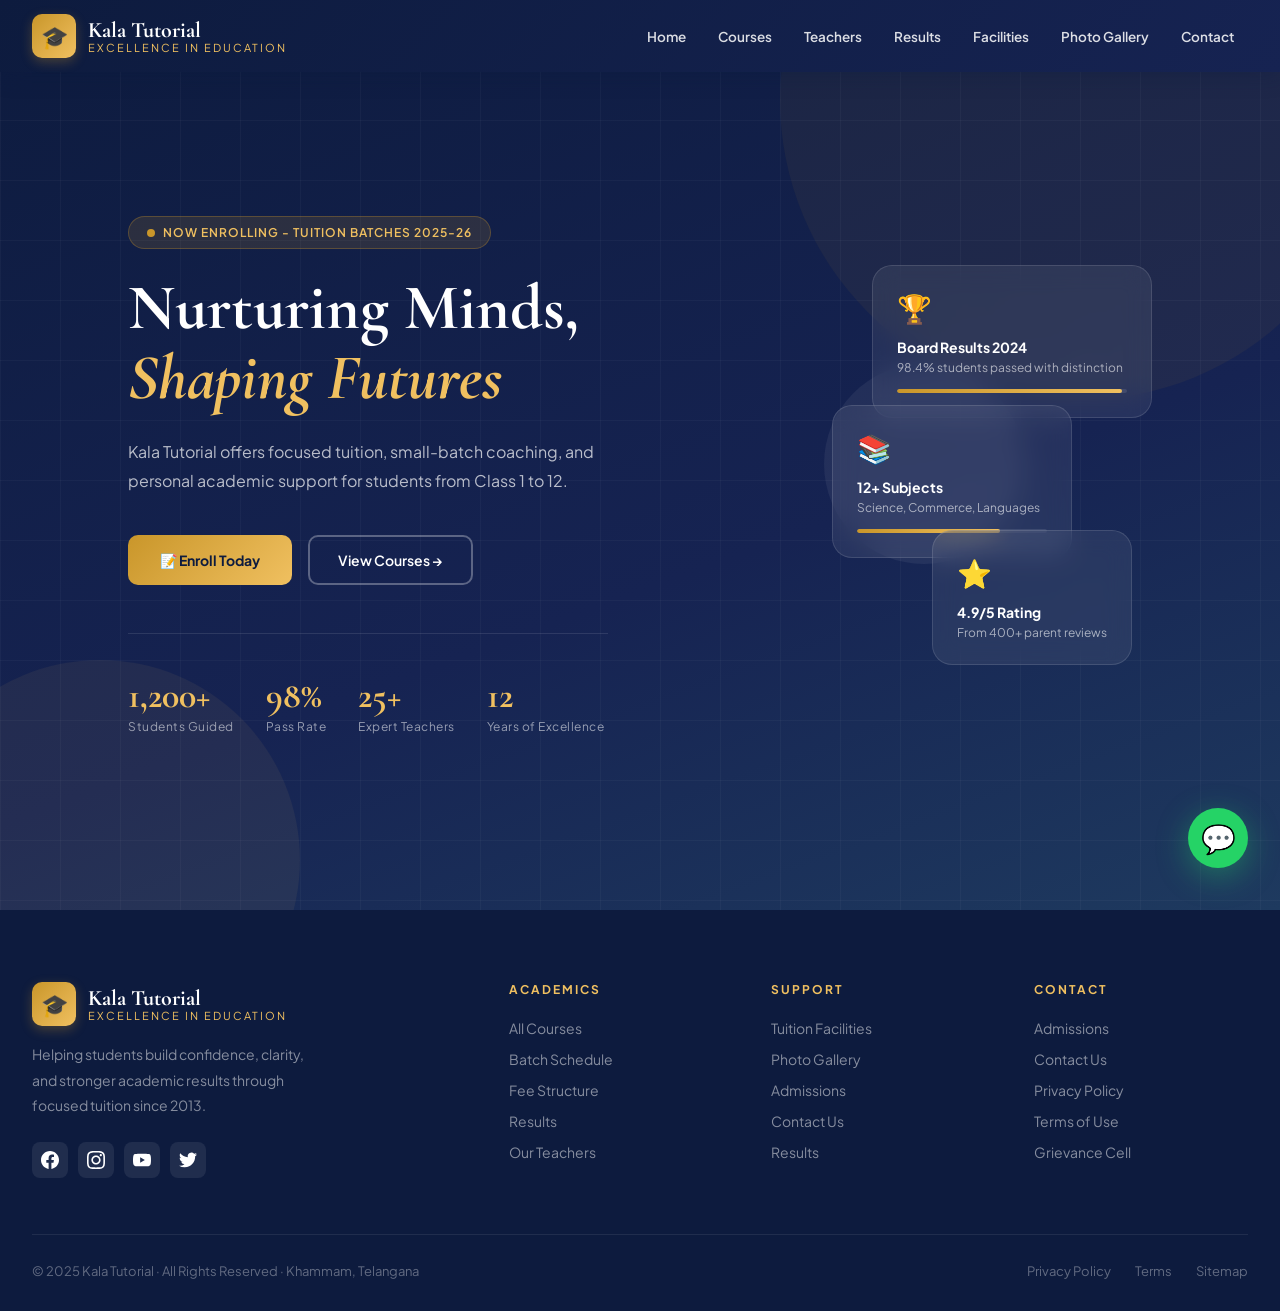
==== commit f1453a14: "first commit" ====
--- a/index.html
+++ b/index.html
@@ -22,7 +22,7 @@
       <a href="teachers.html">Teachers</a>
       <a href="results.html">Results</a>
       <a href="facilities.html">Facilities</a>
-      <a href="news.html">News</a>
+      <a href="news.html">Photo Gallery</a>
       <a href="contact.html">Contact</a>
       <!-- <a href="admission.html" class="nav-cta">Enroll Now</a> -->
     </div>
@@ -42,7 +42,7 @@
   <a href="facilities.html#transport" onclick="toggleMenu()">Transport</a>
   <a href="index.html#portal" onclick="toggleMenu()">Student Portal</a>
   -->
-  <a href="news.html" onclick="toggleMenu()">News</a>
+  <a href="news.html" onclick="toggleMenu()">Photo Gallery</a>
   <a href="contact.html" onclick="toggleMenu()">Contact</a>
   <a href="admission.html" onclick="toggleMenu()">Enroll Now</a>
 </div>
@@ -164,7 +164,7 @@
           <li><a href="facilities.html">Facilities</a></li>
           <li><a href="facilities.html#transport">Transport</a></li>
           <li><a href="index.html#portal">Student Portal</a></li>
-          <li><a href="news.html">News & Events</a></li>
+          <li><a href="news.html">Photo Gallery</a></li>
           <li><a href="facilities.html#disclosure">Disclosure</a></li>
         </ul>
       </div>
@@ -173,7 +173,7 @@
         <h4>Support</h4>
         <ul>
           <li><a href="facilities.html">Tuition Facilities</a></li>
-          <li><a href="news.html">News & Events</a></li>
+          <li><a href="news.html">Photo Gallery</a></li>
           <li><a href="admission.html">Admissions</a></li>
           <li><a href="contact.html">Contact Us</a></li>
           <li><a href="results.html">Results</a></li>
@@ -191,7 +191,7 @@
       </div>
     </div>
     <div class="footer-bottom">
-      <p>&copy; 2025 Kala Tutorial &middot; All Rights Reserved &middot; Nashik, Maharashtra</p>
+      <p>&copy; 2025 Kala Tutorial &middot; All Rights Reserved &middot; Khammam, Telangana</p>
       <div class="footer-bottom-links">
         <a href="#">Privacy Policy</a>
         <a href="#">Terms</a>
--- a/styles.css
+++ b/styles.css
@@ -135,7 +135,8 @@
 .teachers-grid{display:grid;grid-template-columns:repeat(auto-fill,minmax(240px,1fr));gap:24px}
 .teacher-card{background:white;border-radius:20px;overflow:hidden;text-align:center;transition:all 0.3s;border:1.5px solid var(--border)}
 .teacher-card:hover{transform:translateY(-4px);box-shadow:var(--shadow)}
-.tc-avatar{height:140px;display:flex;align-items:center;justify-content:center;font-size:60px;background:linear-gradient(135deg,var(--gray-light),var(--border))}
+.tc-avatar{height:200px;display:flex;align-items:center;justify-content:center;background:linear-gradient(135deg,var(--gray-light),var(--border));overflow:hidden}
+.tc-img{width:100%;height:100%;object-fit:cover;object-position:top}
 .tc-body{padding:20px 18px}
 .tc-name{font-family:'Cormorant Garamond',serif;font-size:20px;font-weight:700;color:var(--navy);margin-bottom:4px}
 .tc-subject{font-size:12px;color:var(--gold);font-weight:700;letter-spacing:1px;text-transform:uppercase;margin-bottom:8px}
@@ -324,7 +325,7 @@
 .ci-label{font-size:12px;font-weight:700;color:var(--gray);letter-spacing:1px;text-transform:uppercase;margin-bottom:4px}
 .ci-value{font-size:14px;font-weight:600;color:var(--navy);line-height:1.5}
 .map-placeholder{height:280px;background:linear-gradient(135deg,#e8f4fd,#dbeafe);border-radius:16px;display:flex;align-items:center;justify-content:center;font-size:48px;border:2px dashed var(--border);margin-top:20px;position:relative;overflow:hidden}
-.map-placeholder::after{content:'📍 Kala Tutorial, Nashik';position:absolute;bottom:16px;background:white;padding:8px 16px;border-radius:8px;font-size:12px;font-weight:600;color:var(--navy);box-shadow:0 4px 16px rgba(0,0,0,0.1)}
+.map-placeholder::after{content:'📍 Kala Tutorial, Khammam';position:absolute;bottom:16px;background:white;padding:8px 16px;border-radius:8px;font-size:12px;font-weight:600;color:var(--navy);box-shadow:0 4px 16px rgba(0,0,0,0.1)}
 
 /* ===== WHATSAPP FLOAT ===== */
 .whatsapp-btn{position:fixed;bottom:32px;right:32px;width:60px;height:60px;background:#25d366;border-radius:50%;display:flex;align-items:center;justify-content:center;font-size:28px;box-shadow:0 8px 32px rgba(37,211,102,0.4);z-index:900;text-decoration:none;transition:all 0.3s;animation:wabounce 2s ease-in-out infinite}
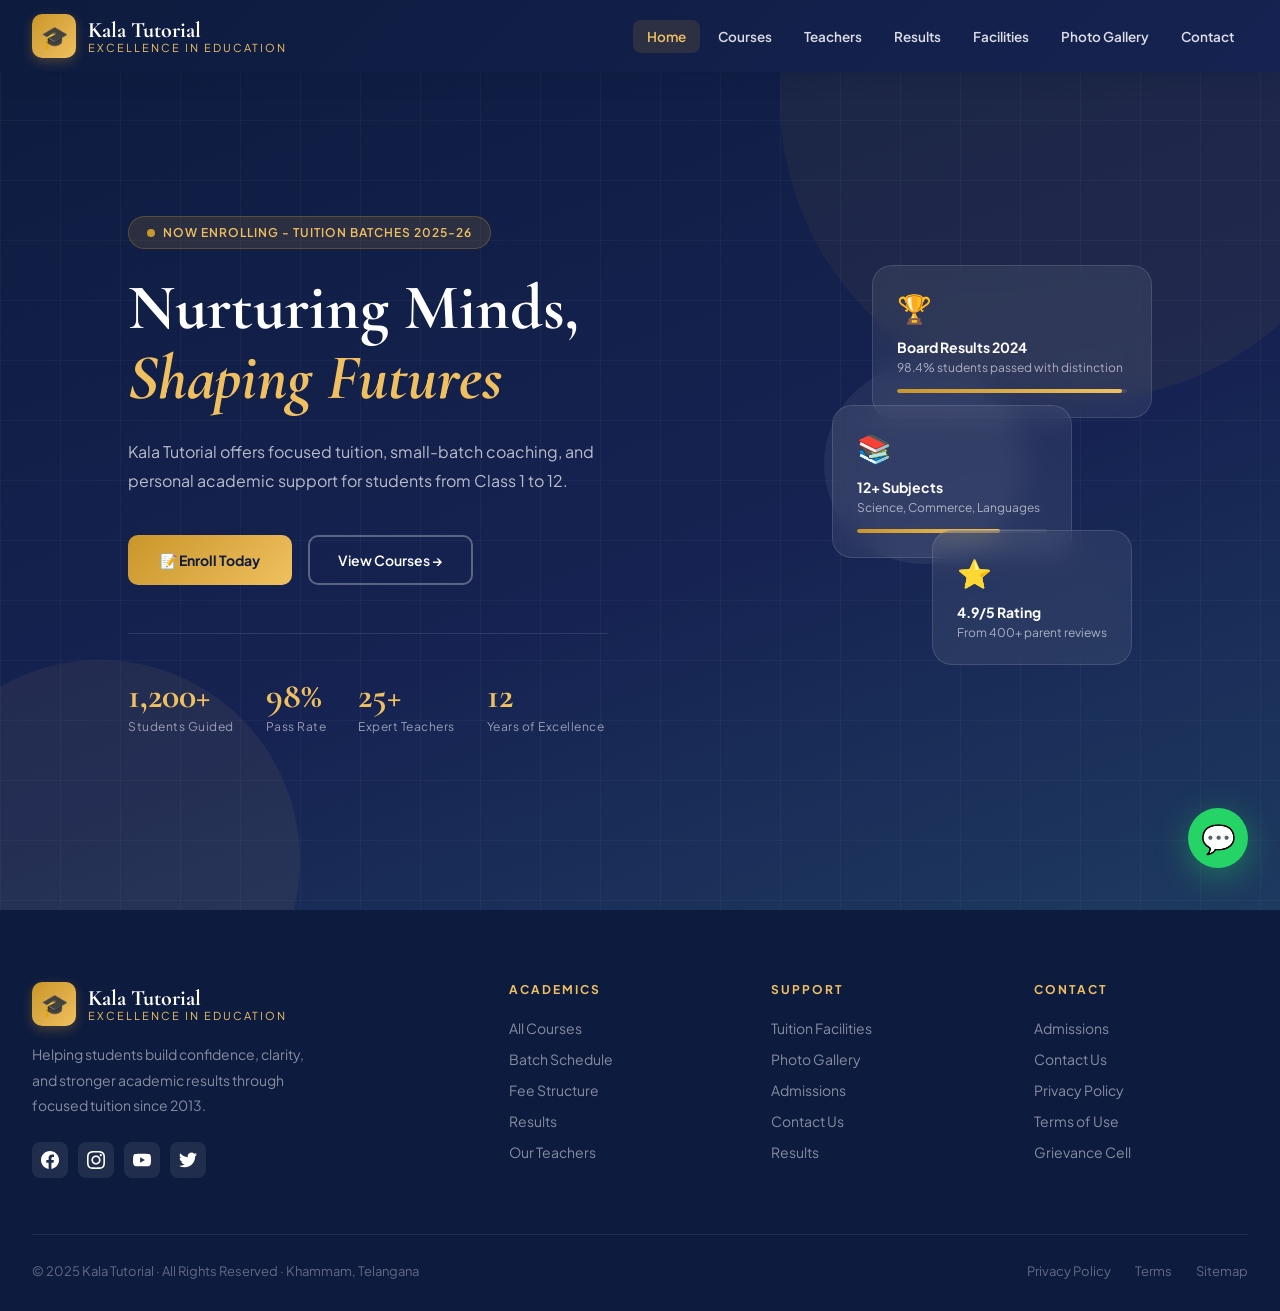
==== commit be6b7ee2: "Standardized mobile hamburger menu across all pages and updated location across site" ====
--- a/index.html
+++ b/index.html
@@ -17,14 +17,13 @@
       <div class="nav-logo-text">Kala Tutorial<span>Excellence in Education</span></div>
     </a>
     <div class="nav-links">
-      <a href="index.html">Home</a>
+      <a href="index.html" class="active">Home</a>
       <a href="courses.html">Courses</a>
       <a href="teachers.html">Teachers</a>
       <a href="results.html">Results</a>
       <a href="facilities.html">Facilities</a>
       <a href="news.html">Photo Gallery</a>
       <a href="contact.html">Contact</a>
-      <!-- <a href="admission.html" class="nav-cta">Enroll Now</a> -->
     </div>
     <div class="hamburger" onclick="toggleMenu()">
       <span></span><span></span><span></span>
@@ -38,10 +37,6 @@
   <a href="facilities.html" onclick="toggleMenu()">Facilities</a>
   <a href="facilities.html#schedule" onclick="toggleMenu()">Schedule</a>
   <a href="facilities.html#fees" onclick="toggleMenu()">Fees</a>
-  <!-- Future school-only mobile links kept commented for later rollout.
-  <a href="facilities.html#transport" onclick="toggleMenu()">Transport</a>
-  <a href="index.html#portal" onclick="toggleMenu()">Student Portal</a>
-  -->
   <a href="news.html" onclick="toggleMenu()">Photo Gallery</a>
   <a href="contact.html" onclick="toggleMenu()">Contact</a>
   <a href="admission.html" onclick="toggleMenu()">Enroll Now</a>
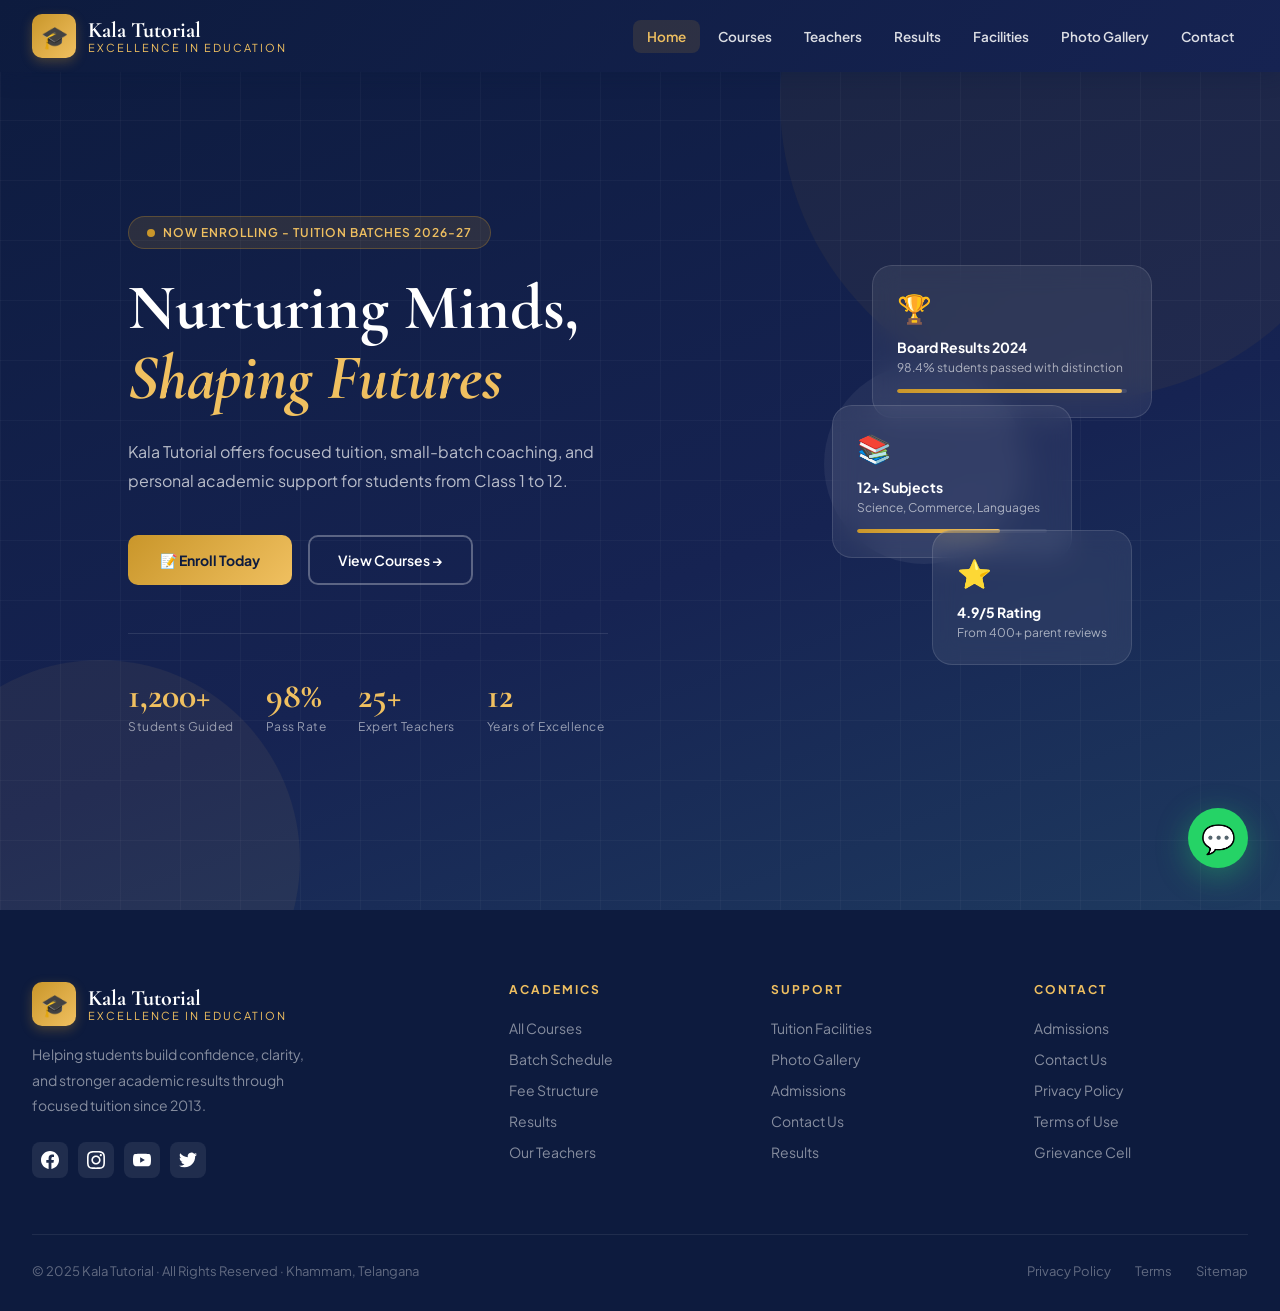
==== commit a8c31727: "changes in UI" ====
--- a/index.html
+++ b/index.html
@@ -39,7 +39,6 @@
   <a href="facilities.html#fees" onclick="toggleMenu()">Fees</a>
   <a href="news.html" onclick="toggleMenu()">Photo Gallery</a>
   <a href="contact.html" onclick="toggleMenu()">Contact</a>
-  <a href="admission.html" onclick="toggleMenu()">Enroll Now</a>
 </div>
 
 <!-- HERO -->
@@ -52,7 +51,7 @@
   <div class="hero-grid"></div>
   <div class="hero-inner">
     <div class="hero-content">
-      <div class="hero-badge"><div class="hero-badge-dot"></div><span>Now Enrolling - Tuition Batches 2025-26</span></div>
+      <div class="hero-badge"><div class="hero-badge-dot"></div><span>Now Enrolling - Tuition Batches 2026-27</span></div>
       <h1 class="hero-title">Nurturing Minds,<br><em>Shaping Futures</em></h1>
       <!-- Future school-expansion copy kept commented for later rollout.
       <p class="hero-subtitle">From a trusted tuition centre to a full-fledged school - Kala Tutorial offers expert coaching, dedicated faculty, and a holistic environment for students from Class 1 to 12.</p>
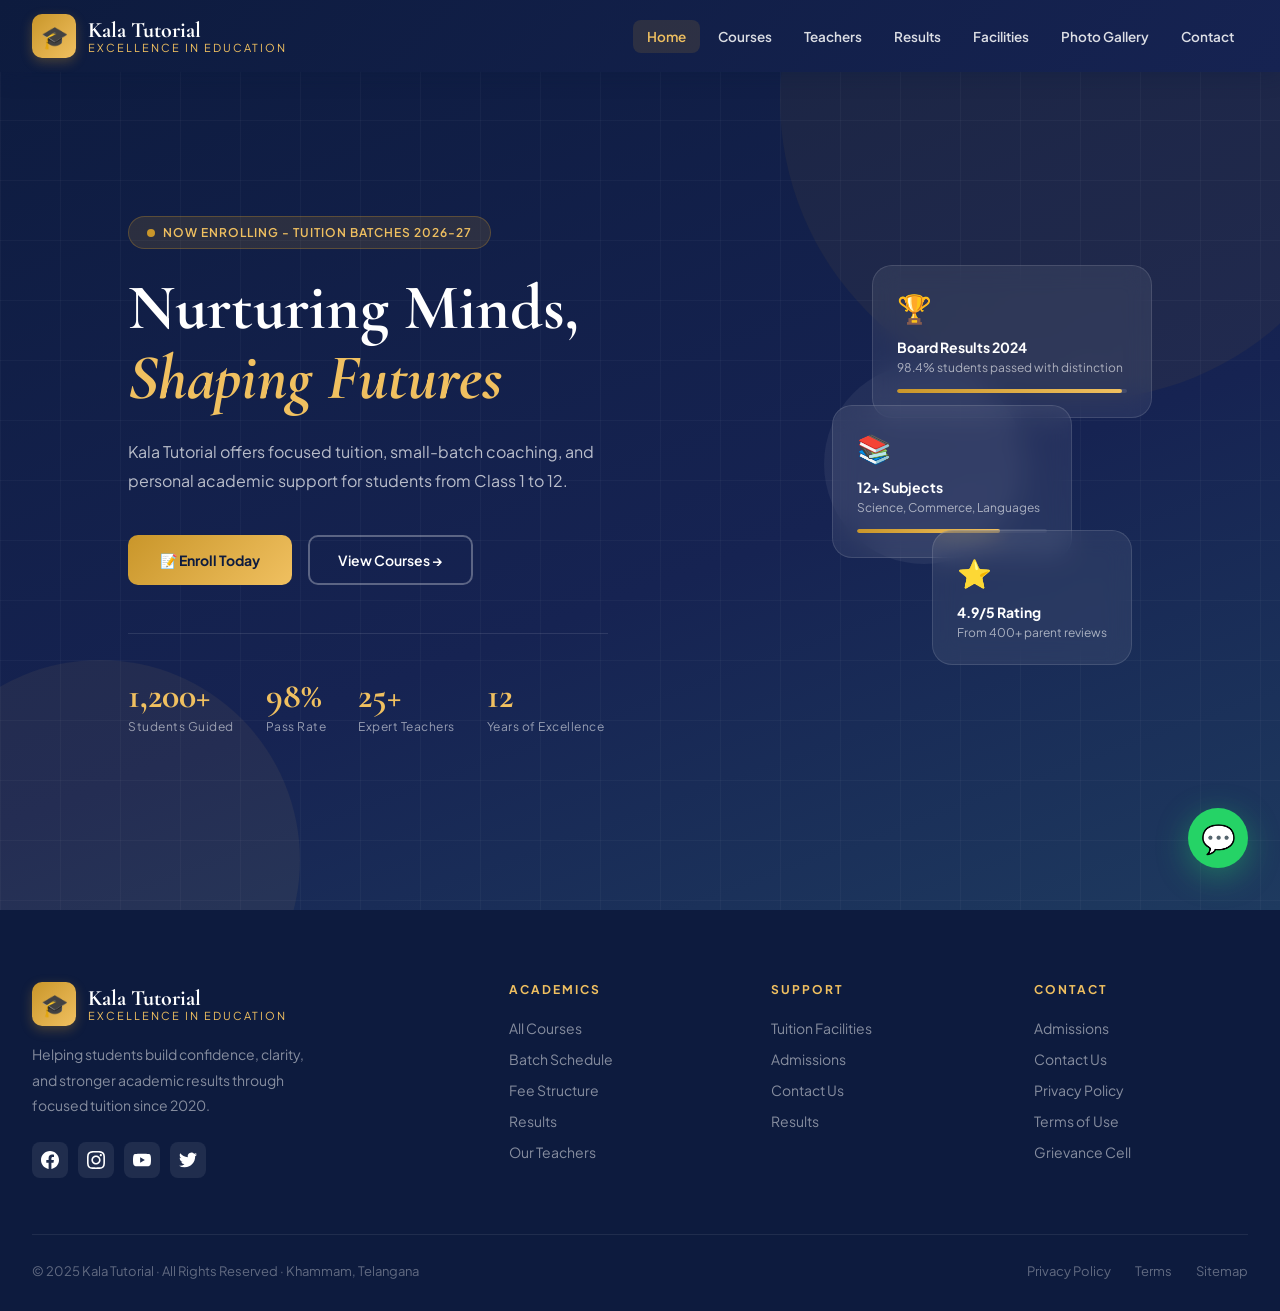
==== commit a04e1481: "do some modifications" ====
--- a/index.html
+++ b/index.html
@@ -125,7 +125,7 @@
           <div class="nav-logo-icon">&#127891;</div>
           <div class="nav-logo-text">Kala Tutorial<span>Excellence in Education</span></div>
         </a>
-        <p class="footer-desc">Helping students build confidence, clarity, and stronger academic results through focused tuition since 2013.</p>
+        <p class="footer-desc">Helping students build confidence, clarity, and stronger academic results through focused tuition since 2020.</p>
         <div class="footer-social">
           <a href="https://facebook.com" target="_blank" class="social-btn" title="Facebook">
             <svg width="18" height="18" fill="currentColor" viewBox="0 0 24 24"><path d="M24 12.073c0-6.627-5.373-12-12-12s-12 5.373-12 12c0 5.99 4.388 10.954 10.125 11.854v-8.385H7.078v-3.47h3.047V9.43c0-3.007 1.792-4.669 4.533-4.669 1.312 0 2.686.235 2.686.235v2.953H15.83c-1.491 0-1.956.925-1.956 1.874v2.25h3.328l-.532 3.47h-2.796v8.385C19.612 23.027 24 18.062 24 12.073z"/></svg>
@@ -155,10 +155,11 @@
       <div class="footer-col">
         <h4>School</h4>
         <ul>
-          <li><a href="facilities.html">Facilities</a></li>
+          <li><a href="facilities.html">Facilities</a>
+      <a href="news.html">Photo Gallery</a></li>
           <li><a href="facilities.html#transport">Transport</a></li>
           <li><a href="index.html#portal">Student Portal</a></li>
-          <li><a href="news.html">Photo Gallery</a></li>
+          <li></li>
           <li><a href="facilities.html#disclosure">Disclosure</a></li>
         </ul>
       </div>
@@ -167,7 +168,7 @@
         <h4>Support</h4>
         <ul>
           <li><a href="facilities.html">Tuition Facilities</a></li>
-          <li><a href="news.html">Photo Gallery</a></li>
+          <li></li>
           <li><a href="admission.html">Admissions</a></li>
           <li><a href="contact.html">Contact Us</a></li>
           <li><a href="results.html">Results</a></li>
@@ -196,7 +197,7 @@
 </footer>
 
 <!-- WHATSAPP BUTTON -->
-<a href="https://wa.me/9177646445" class="whatsapp-btn" target="_blank">
+<a href="https://wa.me/919177646445" class="whatsapp-btn" target="_blank">
   <div class="wa-tooltip">Chat with us!</div>
   &#128172;
 </a>
--- a/styles.css
+++ b/styles.css
@@ -135,8 +135,8 @@
 .teachers-grid{display:grid;grid-template-columns:repeat(auto-fill,minmax(240px,1fr));gap:24px}
 .teacher-card{background:white;border-radius:20px;overflow:hidden;text-align:center;transition:all 0.3s;border:1.5px solid var(--border)}
 .teacher-card:hover{transform:translateY(-4px);box-shadow:var(--shadow)}
-.tc-avatar{height:200px;display:flex;align-items:center;justify-content:center;background:linear-gradient(135deg,var(--gray-light),var(--border));overflow:hidden}
-.tc-img{width:100%;height:100%;object-fit:cover;object-position:top}
+.tc-avatar{height:350px;background:white;overflow:hidden;display:block}
+.tc-img{width:100%;height:100%;object-fit:cover;object-position:top center}
 .tc-body{padding:20px 18px}
 .tc-name{font-family:'Cormorant Garamond',serif;font-size:20px;font-weight:700;color:var(--navy);margin-bottom:4px}
 .tc-subject{font-size:12px;color:var(--gold);font-weight:700;letter-spacing:1px;text-transform:uppercase;margin-bottom:8px}
@@ -191,7 +191,9 @@
 .gallery-visual::before{content:'';position:absolute;inset:16px;border-radius:22px;border:1px solid rgba(255,255,255,0.18);background:linear-gradient(180deg,rgba(255,255,255,0.08),rgba(255,255,255,0))}
 .gallery-visual::after{content:'';position:absolute;width:180px;height:180px;border-radius:50%;right:-36px;top:-42px;background:rgba(255,255,255,0.12);filter:blur(2px)}
 .gallery-badge{position:absolute;top:24px;left:24px;padding:8px 14px;border-radius:999px;background:rgba(255,255,255,0.14);border:1px solid rgba(255,255,255,0.2);color:white;font-size:11px;font-weight:700;letter-spacing:1.2px;text-transform:uppercase;backdrop-filter:blur(10px)}
-.gallery-icon-wrap{position:relative;z-index:1;width:88px;height:88px;border-radius:24px;background:rgba(255,255,255,0.16);border:1px solid rgba(255,255,255,0.18);display:flex;align-items:center;justify-content:center;font-size:40px;backdrop-filter:blur(8px);box-shadow:0 18px 32px rgba(0,0,0,0.18)}
+.gallery-icon-wrap{position:relative;z-index:2;width:88px;height:88px;border-radius:24px;background:rgba(255,255,255,0.16);border:1px solid rgba(255,255,255,0.18);display:flex;align-items:center;justify-content:center;font-size:40px;backdrop-filter:blur(8px);box-shadow:0 18px 32px rgba(0,0,0,0.18)}
+.gallery-image{position:absolute;inset:0;width:100%;height:100%;object-fit:cover;z-index:1}
+.gallery-item.has-photo .gallery-visual::before, .gallery-item.has-photo .gallery-visual::after{display:none}
 .gallery-body{padding:22px 22px 24px;background:white}
 .gallery-kicker{font-size:11px;font-weight:700;letter-spacing:1.8px;text-transform:uppercase;color:var(--gold);margin-bottom:10px}
 .gallery-title{font-family:'Cormorant Garamond',serif;font-size:28px;font-weight:700;line-height:1.12;color:var(--navy);margin-bottom:12px}
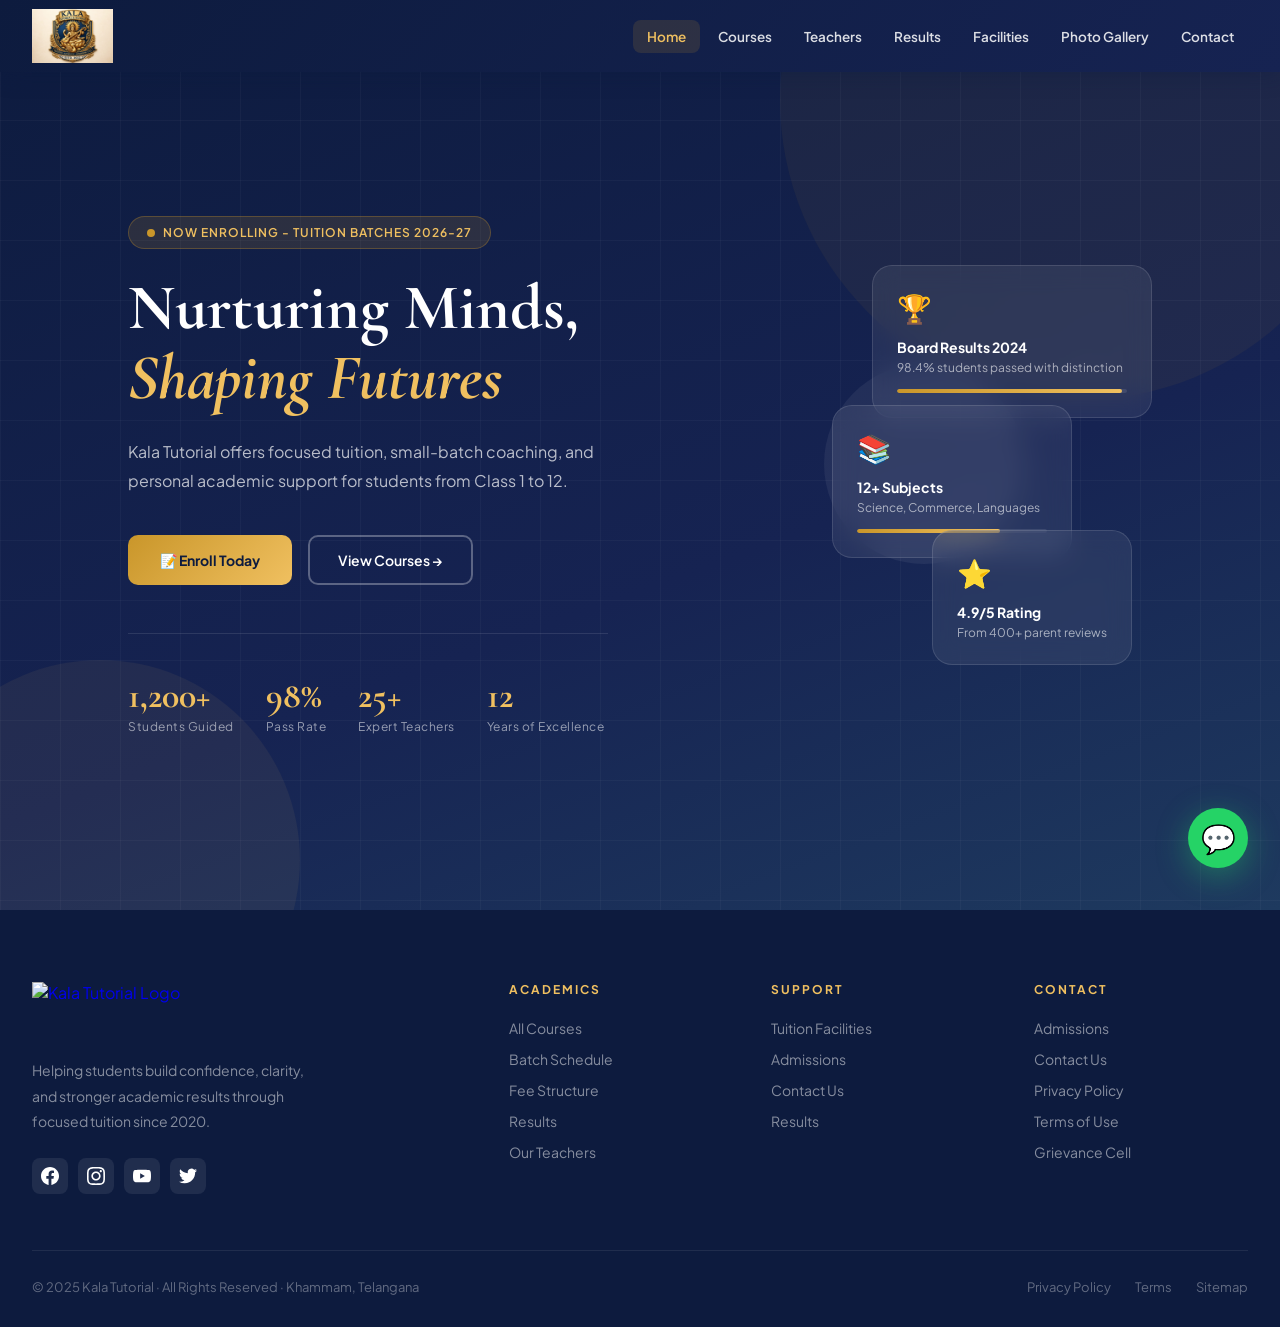
==== commit 82fc6176: "change logo" ====
--- a/index.html
+++ b/index.html
@@ -12,10 +12,7 @@
 <!-- NAV -->
 <nav id="navbar">
   <div class="nav-inner">
-    <a href="index.html" class="nav-logo">
-      <div class="nav-logo-icon">&#127891;</div>
-      <div class="nav-logo-text">Kala Tutorial<span>Excellence in Education</span></div>
-    </a>
+    <a href="index.html" class="nav-logo"><img src="Kala tutorial logo.jpeg" alt="Kala Tutorial Logo" class="nav-logo-img"></a>
     <div class="nav-links">
       <a href="index.html" class="active">Home</a>
       <a href="courses.html">Courses</a>
@@ -121,10 +118,7 @@
   <div class="footer-inner">
     <div class="footer-top">
       <div class="footer-brand">
-        <a href="index.html" class="nav-logo" style="margin-bottom:16px">
-          <div class="nav-logo-icon">&#127891;</div>
-          <div class="nav-logo-text">Kala Tutorial<span>Excellence in Education</span></div>
-        </a>
+        <a href="index.html" class="nav-logo" style="margin-bottom:16px"><img src="Kala tutorial logo.png" alt="Kala Tutorial Logo" class="nav-logo-img"></a>
         <p class="footer-desc">Helping students build confidence, clarity, and stronger academic results through focused tuition since 2020.</p>
         <div class="footer-social">
           <a href="https://facebook.com" target="_blank" class="social-btn" title="Facebook">
--- a/styles.css
+++ b/styles.css
@@ -1,19 +1,19 @@
 
 :root {
-  --navy: #0d1b3e;
-  --navy-light: #162352;
-  --gold: #c9962a;
-  --gold-light: #f0c060;
-  --cream: #fdf9f3;
-  --white: #ffffff;
-  --gray: #6b7280;
-  --gray-light: #f3f0eb;
-  --green: #1a7a4a;
-  --red: #c0392b;
-  --text: #1a1a2e;
-  --border: #e2dbd0;
-  --shadow: 0 8px 40px rgba(13,27,62,0.10);
-  --shadow-gold: 0 8px 32px rgba(201,150,42,0.18);
+ --navy: #0d1b3e;
+ --navy-light: #162352;
+ --gold: #c9962a;
+ --gold-light: #f0c060;
+ --cream: #fdf9f3;
+ --white: #ffffff;
+ --gray: #6b7280;
+ --gray-light: #f3f0eb;
+ --green: #1a7a4a;
+ --red: #c0392b;
+ --text: #1a1a2e;
+ --border: #e2dbd0;
+ --shadow: 0 8px 40px rgba(13,27,62,0.10);
+ --shadow-gold: 0 8px 32px rgba(201,150,42,0.18);
 }
 
 *,*::before,*::after{box-sizing:border-box;margin:0;padding:0}
@@ -34,6 +34,10 @@
 .nav-logo-icon{width:44px;height:44px;background:linear-gradient(135deg,var(--gold),var(--gold-light));border-radius:10px;display:flex;align-items:center;justify-content:center;font-size:22px;flex-shrink:0;box-shadow:0 4px 12px rgba(201,150,42,0.3)}
 .nav-logo-text{font-family:'Cormorant Garamond',serif;font-size:22px;font-weight:700;color:white;line-height:1.1}
 .nav-logo-text span{display:block;font-size:11px;font-family:'Plus Jakarta Sans',sans-serif;font-weight:400;color:var(--gold-light);letter-spacing:2px;text-transform:uppercase}
+.nav-logo-img{height:54px;width:auto;display:block;transition:all 0.3s ease}
+#navbar.scrolled .nav-logo-img{height:48px}
+.footer-brand .nav-logo-img{height:60px}
+
 .nav-links{display:flex;align-items:center;gap:4px}
 .nav-links a{color:rgba(255,255,255,0.85);text-decoration:none;font-size:13.5px;font-weight:600;padding:8px 14px;border-radius:8px;transition:all 0.2s;position:relative}
 .nav-links a:hover{color:white;background:rgba(255,255,255,0.15)}
@@ -379,30 +383,41 @@
 
 /* ===== RESPONSIVE ===== */
 @media(max-width:1024px){
-  .hero-inner,.results-grid,.admission-grid,.contact-grid,.portal-grid,.footer-top{grid-template-columns:1fr}
-  .founder-layout{grid-template-columns:1fr;gap:32px}
-  .hero-visual{display:none}
-  .gallery-grid{grid-template-columns:repeat(2,minmax(0,1fr));grid-auto-rows:auto}
-  .gallery-item,.gallery-item.large,.gallery-item.medium{grid-column:span 1;grid-row:auto}
-  .footer-top{grid-template-columns:1fr 1fr}
+ .hero-inner,.results-grid,.admission-grid,.contact-grid,.portal-grid,.footer-top{grid-template-columns:1fr}
+ .founder-layout{grid-template-columns:1fr;gap:32px}
+ .hero-visual{display:none}
+ .gallery-grid{grid-template-columns:repeat(2,minmax(0,1fr));grid-auto-rows:auto}
+ .gallery-item,.gallery-item.large,.gallery-item.medium{grid-column:span 1;grid-row:auto}
+ .footer-top{grid-template-columns:1fr 1fr}
 }
 @media(max-width:640px){
-  section{padding:64px 20px}
-  #founder{padding-top:104px}
-  .founder-meta-grid{grid-template-columns:1fr}
-  .founder-lead{font-size:16px}
-  .founder-text{font-size:14px}
-  .nav-links{display:none}
-  .hamburger{display:flex}
-  .form-grid{grid-template-columns:1fr}
-  .form-field.full{grid-column:span 1}
-  .hero-stats{flex-wrap:wrap;gap:20px}
-  .gallery-grid{grid-template-columns:1fr}
-  .gallery-visual{min-height:190px}
-  .gallery-title{font-size:24px}
-  .gallery-item:not(.large) .gallery-title{font-size:22px}
-  .footer-top{grid-template-columns:1fr}
-  .schedule-table{font-size:12px}
-  .schedule-table th,.schedule-table td{padding:10px 12px}
+ section{padding:64px 20px}
+ #founder{padding-top:104px}
+ .founder-meta-grid{grid-template-columns:1fr}
+ .founder-lead{font-size:16px}
+ .founder-text{font-size:14px}
+ .nav-links{display:none}
+ .hamburger{display:flex}
+ .form-grid{grid-template-columns:1fr}
+ .form-field.full{grid-column:span 1}
+ .hero-stats{flex-wrap:wrap;gap:20px}
+ .gallery-grid{grid-template-columns:1fr}
+ .gallery-visual{min-height:190px}
+ .gallery-title{font-size:24px}
+ .gallery-item:not(.large) .gallery-title{font-size:22px}
+ .footer-top{grid-template-columns:1fr}
+ .schedule-table{font-size:12px}
+ .schedule-table th,.schedule-table td{padding:10px 12px}
 }
 
+
+/* ===== ZOOM MODAL ===== */
+.zoom-modal{position:fixed;inset:0;background:rgba(13,27,62,0.95);display:none;align-items:center;justify-content:center;z-index:9999;padding:20px;backdrop-filter:blur(10px)}
+.zoom-modal.open{display:flex}
+.zoom-content{max-width:95%;max-height:90vh;border-radius:12px;box-shadow:0 24px 80px rgba(0,0,0,0.5);transform:scale(0.9);transition:transform 0.3s cubic-bezier(0.34, 1.56, 0.64, 1)}
+.zoom-modal.open .zoom-content{transform:scale(1)}
+.zoom-close{position:absolute;top:30px;right:30px;width:50px;height:50px;border-radius:50%;background:rgba(255,255,255,0.1);border:1px solid rgba(255,255,255,0.2);color:white;font-size:24px;display:flex;align-items:center;justify-content:center;cursor:pointer;transition:all 0.2s}
+.zoom-close:hover{background:var(--gold);color:var(--navy);transform:rotate(90deg)}
+.tc-avatar{}
+.tc-img{width:100%;height:100%;object-fit:cover;object-position:top center}
+.teacher-card:hover .tc-img{width:100%;height:100%;object-fit:cover;object-position:top center}
